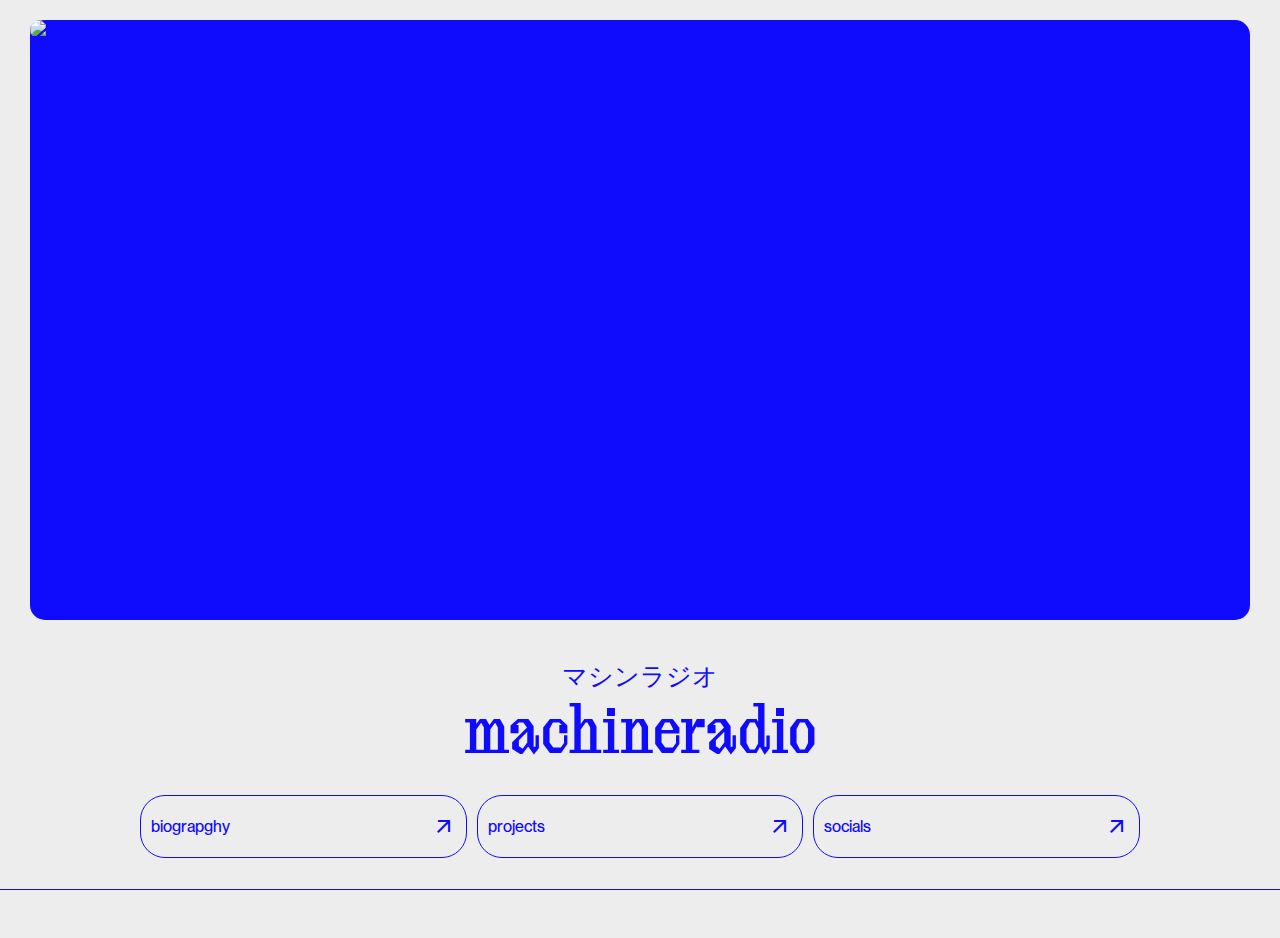
==== index.html @ 2def811e "more changes" ====
<!DOCTYPE html>
<html lang="en">
<head>
    <meta charset="UTF-8">
    <meta name="viewport" content="width=device-width, initial-scale=1.0">
    <title>machineradio</title>

    <link rel="stylesheet" href="styles/index.css">
    <link rel="stylesheet" href="https://fonts.googleapis.com/css2?family=Material+Symbols+Outlined:opsz,wght,FILL,GRAD@20,400,0,0&icon_names=arrow_outward" />
</head>
<body>
    <p class="time"></p>

    <section>
        <div class="hero">
            <img title="flowers" class="hero-img" src="/assets/hero4.png" alt="flowers">
        </div>
    </section>

    <section>
        <div class="heading-container">
            <p class="heading-jp">マシンラジオ</p>
            <h1 class="heading-eng">machineradio</h1>
        </div>
        
        <div class="navigation">
            <div class="nav-grid">
                <div class="nav-button">
                    <p>biograpghy</p>
                    <span class="material-symbols-outlined">arrow_outward</span>
                </div>
                <div class="nav-button">
                    <p>projects</p>
                    <span class="material-symbols-outlined">arrow_outward</span>
                </div>
                <div class="nav-button">
                    <p>socials</p>
                    <span class="material-symbols-outlined">arrow_outward</span>
                </div>
            </div>
        </div>
    </section>

    <section class="footer">
    </section>

    <script src="scripts/index.js"></script>
</body>
</html>
---- styles/index.css ----
::-moz-selection {
    color: rgb(238, 237, 237);
    background: rgb(220, 20, 60);
  }
  
  ::selection {
    color: rgb(238, 237, 237);
    background: rgb(220, 20, 60);
  }

@font-face {
    font-family: 'PP Neue Montreal';
    src: url(/assets/PP\ Neue\ Montreal//OTF/PPNeueMontreal-Medium.otf);
}

@font-face {
    font-family: 'OT Brut';
    src: url(/assets/OT\ Brut/OTF/OTBrut-Regular.otf);
}

body {
    background-color: rgb(238, 237, 237);
    margin: 0px 30px;
    color: rgb(15, 11, 252);
    font-family: PP Neue Montreal;
}

.time {
    text-align: center;
}

.hero {
    margin-top: 20px;
    width: 100%;
    height: 600px;
    background-color: rgb(15, 11, 252);
    border-radius: 15px;
}

.hero-img {
    width: 100%;
    height: 100%;
    object-fit: cover;
    border-radius: 15px;
}

.heading-container {
    margin-top: 40px;
}

.heading-eng, .heading-jp{
    font-family: OT Brut;
    font-size: 60px;
    text-align: center;
    margin: 0px;
}

.heading-eng {
    margin-bottom: 25px;
}

.heading-jp {
    font-size: 25px;
    margin-bottom: 5px;
}

.navigation {
    display: flex;
    justify-content: center;
}

.nav-grid {
    display: grid;
    width: 1000px;
    grid-template-columns: 1fr 1fr 1fr;
    column-gap: 10px;
}

.nav-button {
    cursor: pointer;
    display: flex;
    border: 1px solid;
    border-radius: 25px;
    font-size: 16px;
    padding: 5px 10px;
    align-items: center;
    justify-content: space-between;
    transition: .25s;
    margin-bottom: 80px;
}

.nav-button:hover {
    background-color: rgb(252, 126, 21);
    color: rgb(238, 237, 237);
}

.footer {
    background-color: rgb(238, 237, 237);
    position: fixed;
    bottom: 0px;
    left: 0px;
    width: 100%;
    border: 1px solid;
    border-bottom: 0px;
    border-left: 0px;
    border-right: 0px;
    font-size: 14px;
    text-align: center;
    padding: 5px;
}
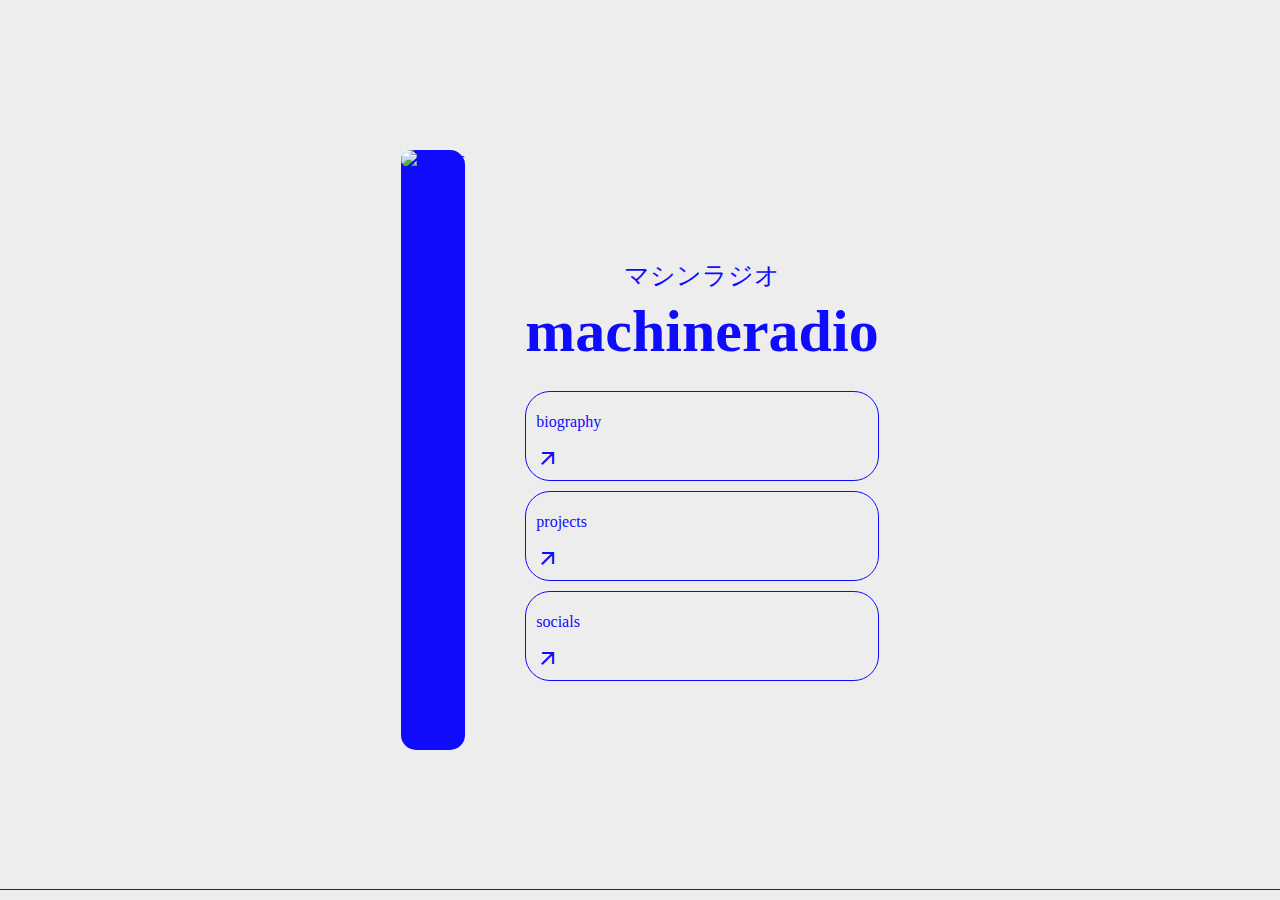
==== commit 07a5acca: "big update" ====
--- a/index.html
+++ b/index.html
@@ -6,42 +6,145 @@
     <title>machineradio</title>
 
     <link rel="stylesheet" href="styles/index.css">
+
     <link rel="stylesheet" href="https://fonts.googleapis.com/css2?family=Material+Symbols+Outlined:opsz,wght,FILL,GRAD@20,400,0,0&icon_names=arrow_outward" />
 </head>
 <body>
-    <p class="time"></p>
+    <div class="navigation nav-off">
+        <div class="nav-grid">
+            <div onclick="switchContent('home')" class="nav-button">
+                    <p>machineradio</p>
+                    <span class="material-symbols-outlined">arrow_outward</span>
+            </div>
+            <div onclick="switchContent('bio')" class="nav-button">
+                    <p>Biography</p>
+                    <span class="material-symbols-outlined">arrow_outward</span>
+            </div>
+            <div onclick="switchContent('proj')" class="nav-button">
+                    <p>Projects</p>
+                    <span class="material-symbols-outlined">arrow_outward</span>
+            </div>
+            <div onclick="switchContent('socials')" class="nav-button">
+                    <p>Socials</p>
+                    <span class="material-symbols-outlined">arrow_outward</span>
+            </div>
+        </div>
+    </div>
 
-    <section>
-        <div class="hero">
-            <img title="flowers" class="hero-img" src="/assets/hero4.png" alt="flowers">
+    <div class="main-container">
+        <section id="hero-section">
+            <div class="hero">
+                <img class="hero-img" src="/assets/hero4.png" alt="flowers">
+            </div>
+        </section>
+
+        <section id="header-section">
+            <div class="heading-container">
+                <p class="time"></p>
+                <p class="heading-jp">マシンラジオ</p>
+                <h1 class="heading-eng">machineradio</h1>
+            </div>
+            
+            <div class="home-navigation">
+                <div class="home-nav-grid">
+                    <div onclick="switchContent('bio')" class="home-nav-button">
+                        <p>biography</p>
+                        <span class="material-symbols-outlined">arrow_outward</span>
+                    </div>
+                    <div onclick="switchContent('proj')" class="home-nav-button">
+                        <p>projects</p>
+                        <span class="material-symbols-outlined">arrow_outward</span>
+                    </div>
+                    <div onclick="switchContent('socials')" class="home-nav-button">
+                        <p>socials</p>
+                        <span class="material-symbols-outlined">arrow_outward</span>
+                    </div>
+                </div>
+            </div>
+        </section>
+    </div>
+
+    <section id="biography" class="bio-off">
+        <div class="bio-flex">
+            <div class="bio-container">
+                <p class="bio-heading-jp">バイオグラフィー</p>
+                <p class="bio-heading">Biography</p>
+
+                <p class="bio-para"><span class="bio-para-emph">Lee</span>, born on March 23, 2005, is a South African music producer and composer with a growing presence in the music scene. He has had the privilege of working with talented artists like <span class="bio-para-emph">Lancey Foux</span>, <span class="bio-para-emph">Fimi Guerrero</span>, <span class="bio-para-emph">Len Lucci</span>, and <span class="bio-para-emph">Destroy Lonely</span>. Keeping a low profile, <span class="bio-para-emph">Lee</span> focuses on creating music that resonates, often teaming up with close friends in a group he describes as “<span class="bio-para-emph">Wave To Earth</span>” — a family of friends rather than a formal collective. With a commitment to growth and collaboration, <span class="bio-para-emph">Lee</span> remains dedicated to sharing meaningful music with the world.</p>
+            </div>
+            <img class="flower-img" alt="flower" src="assets/flower.png">
         </div>
     </section>
 
-    <section>
-        <div class="heading-container">
-            <p class="heading-jp">マシンラジオ</p>
-            <h1 class="heading-eng">machineradio</h1>
+    <section id="projects" class="proj-off">
+        <div class="proj-top-container">
+            <div class="proj-headings">
+                <p class="bio-heading-jp">アートセレクション</p>
+                <p class="bio-heading">Selected Work</p>
+            </div>
+            <div class="proj-buttons">
+                <button id="prev-button" class="scroll-button">
+                    <p>Back</p>
+                    <img class="scroll-img" src="assets/arrow_back.png">
+                </button>
+                <button id="next-button" class="scroll-button">
+                    <p>Forward</p>
+                    <img class="scroll-img" src="assets/arrow_forward.png">
+                </button>
+            </div>
         </div>
-        
-        <div class="navigation">
-            <div class="nav-grid">
-                <div class="nav-button">
-                    <p>biograpghy</p>
-                    <span class="material-symbols-outlined">arrow_outward</span>
+
+        <div class="proj-carousel-container">
+            <div class="proj-carousel">
+                <div class="tile">
+                    <a class="song-link" href="https://open.spotify.com/track/1fRUSLsMxYyTSMejr7iNm2?si=31c3d8689c62477c">
+                        <img class="tile-img" src="assets/live_forever.jpg">
+                        <div class="song-info">
+                            <p class="song-title">Live Forever</p>
+                            <p class="artist">Lancey Foux</p>
+                        </div>
+                    </a>
                 </div>
-                <div class="nav-button">
-                    <p>projects</p>
-                    <span class="material-symbols-outlined">arrow_outward</span>
+                <div class="tile">
+                    <a class="song-link" href="https://open.spotify.com/track/31N2MlwzZHXjJalEEbh5LM?si=6da49442fe7d4ca5">
+                        <img class="tile-img" src="assets/on_ur_mind.jpg">
+                        <div class="song-info">
+                            <p class="song-title">On Ur Mind</p>
+                            <p class="artist">Lancey Foux</p>
+                        </div>
+                    </a>
                 </div>
-                <div class="nav-button">
-                    <p>socials</p>
-                    <span class="material-symbols-outlined">arrow_outward</span>
+                <div class="tile">
+                    <a class="song-link" href="https://open.spotify.com/track/70nOncasr0R9YcpFsQ2Hjs?si=994d22aba6724ddc">
+                        <img class="tile-img" src="assets/conglomerate.jpg">
+                        <div class="song-info">
+                            <p class="song-title">Spanish Guitar</p>
+                            <p class="artist">Lancey Foux</p>
+                        </div>
+                    </a>
                 </div>
-            </div>
         </div>
     </section>
 
-    <section class="footer">
+    <section id="socials" class="socials-off">
+        <div class="socials-headings">
+            <p class="socials-heading-jp">ソーシャルメディア</p>
+            <p class="socials-heading">Social Media</p>
+        </div>
+
+        <div class="socials-grid">
+            <button class="socials-button">
+                <p>Instagram</p>
+                <img class="insta-img" src="https://static.xx.fbcdn.net/rsrc.php/v4/yx/r/tBxa1IFcTQH.png">
+            </button>
+            <button class="socials-button">
+                <p>SoundCloud</p>
+                <img class="insta-img" src="https://help.soundcloud.com/hc/theming_assets/01J16T38WYGCHVJ275JSHWA3SG">
+            </button>
+        </div>
+    </section>
+
+    <section id="footer">
     </section>
 
     <script src="scripts/index.js"></script>
--- a/styles/index.css
+++ b/styles/index.css
@@ -18,19 +18,57 @@
     src: url(/assets/OT\ Brut/OTF/OTBrut-Regular.otf);
 }
 
+@font-face {
+    font-family: 'OT Brut Italic';
+    src: url(/assets/OT\ Brut/OTF/OTBrut-Italic.otf);
+}
+
+@font-face {
+    font-family: 'PP Supply';
+    src: url(/assets/PP\ Supply/OTF/PPSupplySans-Regular.otf);
+}
+
+@font-face {
+    font-family: 'PP Valve';
+    src: url(/assets/PP\ Valve/otf/PPValve-PlainMedium.otf);
+}
+
 body {
+    height: 100vh;
     background-color: rgb(238, 237, 237);
-    margin: 0px 30px;
+    margin: 0px;
+    padding: 0px 30px;
+    display: flex;
+    align-items: center;
+    justify-content: center;
     color: rgb(15, 11, 252);
     font-family: PP Neue Montreal;
 }
 
+body a {
+    color: rgb(15, 11, 252);
+}
+
 .time {
     text-align: center;
 }
 
+.main-container {
+    display: flex;
+    justify-content: center;
+    align-items: center;
+    column-gap: 60px;
+}
+
+.main-off {
+    display: none;
+}
+
+#hero-section {
+    width: 60%;
+}
+
 .hero {
-    margin-top: 20px;
     width: 100%;
     height: 600px;
     background-color: rgb(15, 11, 252);
@@ -41,6 +79,7 @@
     width: 100%;
     height: 100%;
     object-fit: cover;
+    object-position: left;
     border-radius: 15px;
 }
 
@@ -64,37 +103,40 @@
     margin-bottom: 5px;
 }
 
-.navigation {
+.home-navigation {
     display: flex;
     justify-content: center;
 }
 
-.nav-grid {
+.home-nav-grid {
+    width: 100%;
     display: grid;
-    width: 1000px;
-    grid-template-columns: 1fr 1fr 1fr;
-    column-gap: 10px;
-}
-
-.nav-button {
-    cursor: pointer;
-    display: flex;
+    grid-template-rows: 1fr;
+    row-gap: 10px;
+}
+
+.home-nav-button {
+    cursor: pointer;
     border: 1px solid;
     border-radius: 25px;
     font-size: 16px;
     padding: 5px 10px;
-    align-items: center;
-    justify-content: space-between;
-    transition: .25s;
-    margin-bottom: 80px;
-}
-
-.nav-button:hover {
+    transition: .25s;
+}
+
+.home-nav-button a {
+    display: flex;
+    align-items: center;
+    justify-content: space-between;
+    text-decoration: none;
+}
+
+.home-nav-button:hover {
     background-color: rgb(252, 126, 21);
-    color: rgb(238, 237, 237);
-}
-
-.footer {
+    border: 1px solid rgb(252, 126, 21);
+}
+
+#footer {
     background-color: rgb(238, 237, 237);
     position: fixed;
     bottom: 0px;
@@ -107,4 +149,235 @@
     font-size: 14px;
     text-align: center;
     padding: 5px;
+}
+
+.navigation {
+    position: fixed;
+    top: 10px;
+}
+
+.nav-off {
+    display: none;
+}
+
+.nav-grid {
+    width: 1200px;
+    display: grid;
+    grid-template-columns: 1fr 1fr 1fr 1fr;
+    column-gap: 10px;
+}
+
+.nav-button {
+    cursor: pointer;
+    border: 1px solid;
+    border-radius: 25px;
+    font-size: 16px;
+    padding: 5px 10px;
+    transition: .25s;
+}
+
+.nav-button a {
+    display: flex;
+    align-items: center;
+    justify-content: space-between;
+    text-decoration: none;
+}
+
+.nav-button:hover {
+    background-color: rgb(252, 126, 21);
+    border: 1px solid rgb(252, 126, 21);
+}
+
+.bio-off {
+    display: none;
+}
+
+.bio-heading-jp {
+    font-size: 25px;
+    margin-bottom: 5px;
+    margin-top: 0px;
+}
+
+.bio-heading {
+    font-size: 3.5vw;
+    font-family: PP Supply;
+    margin-top: 0px;
+    margin-bottom: 0px;
+}
+
+.bio-flex {
+    margin-top: 30px;
+    display: flex;
+    align-items: end;
+    column-gap: 40px;
+}
+
+.bio-para {
+    font-size: 2.2vw;
+    margin: 0px;
+    text-wrap: balance;
+}
+
+.bio-para-emph {
+    font-size: 2.5vw;
+    font-family: OT Brut Italic;
+}
+
+.flower-img {
+    object-fit: contain;
+    width: 220px;
+}
+
+.proj-off {
+    display: none;
+}
+
+.proj-top-container {
+    display: flex;
+    align-items: center;
+    justify-content: space-between;
+    margin-bottom: 30px;
+    margin-top: 30px;
+}
+
+.proj-buttons {
+    display: flex;
+    column-gap: 10px;
+    width: 250px;
+}
+
+.scroll-button {
+    cursor: pointer;
+    width: 100%;
+    border: 1px solid rgb(15, 11, 252);
+    padding: 8px 10px;
+    border-radius: 50px;
+    display: flex;
+    align-items: center;
+    justify-content: space-between;
+    color: rgb(15, 11, 252);
+    font-family: PP Neue Montreal;
+    transition: .25s;
+}
+
+.scroll-button:hover {
+    background-color: rgb(252, 126, 21);
+    border: 1px solid rgb(252, 126, 21);
+}
+
+.scroll-button:active {
+    background-color: rgb(204, 92, 0);
+}
+
+.scroll-img {
+    width: 24px;
+    margin: 0px;
+}
+
+.proj-carousel-container {
+    width: 1400px;
+}
+
+.proj-carousel {
+    display: flex;
+    flex-direction: row;
+    align-items: center;
+    column-gap: 15px;
+    width: 100%;
+    overflow: auto;
+    overflow-y: hidden;
+}
+  
+.proj-carousel {
+    -ms-overflow-style: none;
+    scrollbar-width: none;
+}
+
+.proj-carousel::-webkit-scrollbar {
+    display: none;
+}
+
+.tile {
+    cursor: pointer;
+    border: 1px solid rgb(15, 11, 252);
+    border-radius: 15px;
+    padding: 10px 10px;
+    transition: .25s;
+}
+
+.tile a {
+    text-decoration: none;
+}
+
+.tile:hover {
+    background-color: rgb(15, 11, 252);
+    scale: 99%;
+}
+
+.tile:hover a {
+    color: rgb(238, 237, 237);
+}
+
+.tile-img {
+    width: 380px;
+    border-radius: 10px;
+}
+
+.song-info {
+    display: flex;
+    justify-content: space-between;
+}
+
+.song-title, .artist {
+    font-family: PP Valve;
+}
+
+.socials-off {
+    display: none;
+}
+
+.socials-heading-jp {
+    font-size: 25px;
+    margin-bottom: 5px;
+    margin-top: 0px;
+}
+
+.socials-heading {
+    font-size: 3.5vw;
+    font-family: PP Supply;
+    margin-top: 0px;
+    margin-bottom: 0px;
+}
+
+.socials-grid {
+    display: grid;
+    row-gap: 10px;
+}
+
+.socials-button {
+    cursor: pointer;
+    width: 100%;
+    border: 1px solid rgb(15, 11, 252);
+    padding: 8px 10px;
+    border-radius: 50px;
+    display: flex;
+    align-items: center;
+    justify-content: space-between;
+    color: rgb(15, 11, 252);
+    font-family: PP Neue Montreal;
+    transition: .25s;
+}
+
+.socials-button:hover {
+    background-color: rgb(252, 126, 21);
+    border: 1px solid rgb(252, 126, 21);
+}
+
+.socials-button:active {
+    background-color: rgb(204, 92, 0);
+}
+
+.insta-img {
+    width: 24px;
+    margin: 0px;
 }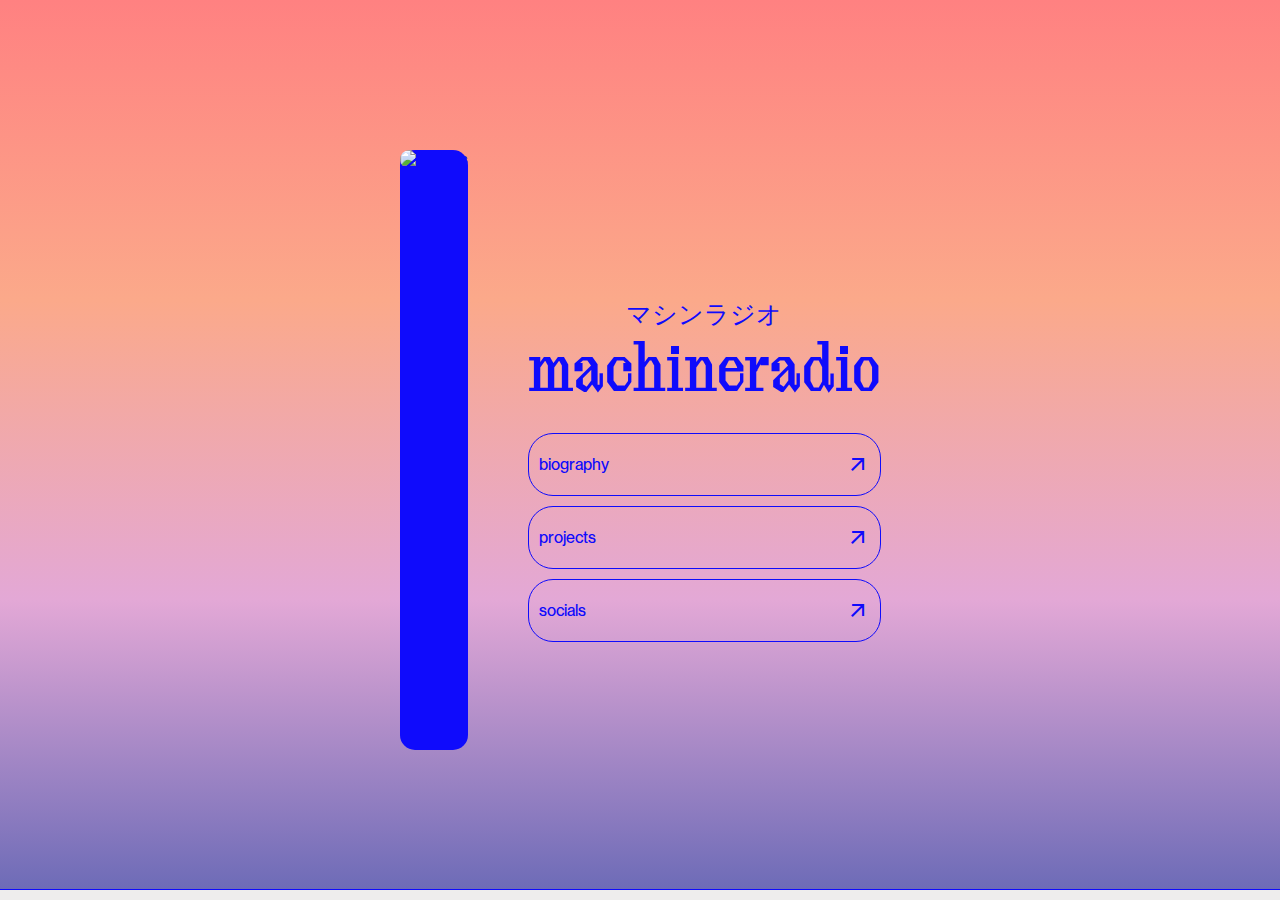
==== commit a2b9786a: "major changes" ====
--- a/index.html
+++ b/index.html
@@ -127,20 +127,28 @@
     </section>
 
     <section id="socials" class="socials-off">
-        <div class="socials-headings">
-            <p class="socials-heading-jp">ソーシャルメディア</p>
-            <p class="socials-heading">Social Media</p>
-        </div>
+        <div class="socials-container">
+            <div class="socials-interface">
+                <div class="socials-headings">
+                    <p class="socials-heading-jp">ソーシャルメディア</p>
+                    <p class="socials-heading">Social Media</p>
+                </div>
 
-        <div class="socials-grid">
-            <button class="socials-button">
-                <p>Instagram</p>
-                <img class="insta-img" src="https://static.xx.fbcdn.net/rsrc.php/v4/yx/r/tBxa1IFcTQH.png">
-            </button>
-            <button class="socials-button">
-                <p>SoundCloud</p>
-                <img class="insta-img" src="https://help.soundcloud.com/hc/theming_assets/01J16T38WYGCHVJ275JSHWA3SG">
-            </button>
+                <div class="socials-grid">
+                    <button class="socials-button">
+                        <a href="https://www.instagram.com/lee0ox/profilecard/?igsh=MnprZmh1N3o4ejdk">
+                            <p>Instagram</p>
+                            <img class="insta-img" src="https://static.xx.fbcdn.net/rsrc.php/v4/yx/r/tBxa1IFcTQH.png">
+                        </a> 
+                    </button>
+                    <button class="socials-button">
+                        <a href="https://soundcloud.com/miles-mohlele-43459577">
+                            <p>SoundCloud</p>
+                            <img class="insta-img" src="https://help.soundcloud.com/hc/theming_assets/01J16T38WYGCHVJ275JSHWA3SG">
+                        </a>
+                    </button>
+                </div>
+            </div>
         </div>
     </section>
 
--- a/styles/index.css
+++ b/styles/index.css
@@ -35,7 +35,14 @@
 
 body {
     height: 100vh;
-    background-color: rgb(238, 237, 237);
+    /* background-color: rgb(238, 237, 237); */
+    background: linear-gradient(
+        to bottom,
+        #ff8181,
+        #fba98a,
+        #e3a8d6,
+        #6969b6
+    );
     margin: 0px;
     padding: 0px 30px;
     display: flex;
@@ -122,9 +129,6 @@
     font-size: 16px;
     padding: 5px 10px;
     transition: .25s;
-}
-
-.home-nav-button a {
     display: flex;
     align-items: center;
     justify-content: space-between;
@@ -174,9 +178,6 @@
     font-size: 16px;
     padding: 5px 10px;
     transition: .25s;
-}
-
-.nav-button a {
     display: flex;
     align-items: center;
     justify-content: space-between;
@@ -202,7 +203,7 @@
     font-size: 3.5vw;
     font-family: PP Supply;
     margin-top: 0px;
-    margin-bottom: 0px;
+    margin-bottom: 20px;
 }
 
 .bio-flex {
@@ -258,6 +259,7 @@
     color: rgb(15, 11, 252);
     font-family: PP Neue Montreal;
     transition: .25s;
+    background-color: transparent;
 }
 
 .scroll-button:hover {
@@ -336,6 +338,12 @@
     display: none;
 }
 
+.socials-container {
+    display: flex;
+    align-items: center;
+    column-gap: 25px;
+}
+
 .socials-heading-jp {
     font-size: 25px;
     margin-bottom: 5px;
@@ -358,14 +366,19 @@
     cursor: pointer;
     width: 100%;
     border: 1px solid rgb(15, 11, 252);
-    padding: 8px 10px;
     border-radius: 50px;
-    display: flex;
-    align-items: center;
-    justify-content: space-between;
     color: rgb(15, 11, 252);
     font-family: PP Neue Montreal;
     transition: .25s;
+    background-color: transparent;
+}
+
+.socials-button a {
+    display: flex;
+    align-items: center;
+    justify-content: space-between;
+    text-decoration: none;
+    padding: 8px 15px;
 }
 
 .socials-button:hover {
@@ -380,4 +393,17 @@
 .insta-img {
     width: 24px;
     margin: 0px;
+}
+
+.tree-img {
+    width: 240px;
+    object-fit: contain;
+}
+
+.lee {
+    display: block;
+    margin-top: 20px;
+    margin-left: auto;
+    margin-right: auto;
+    width: 80px;
 }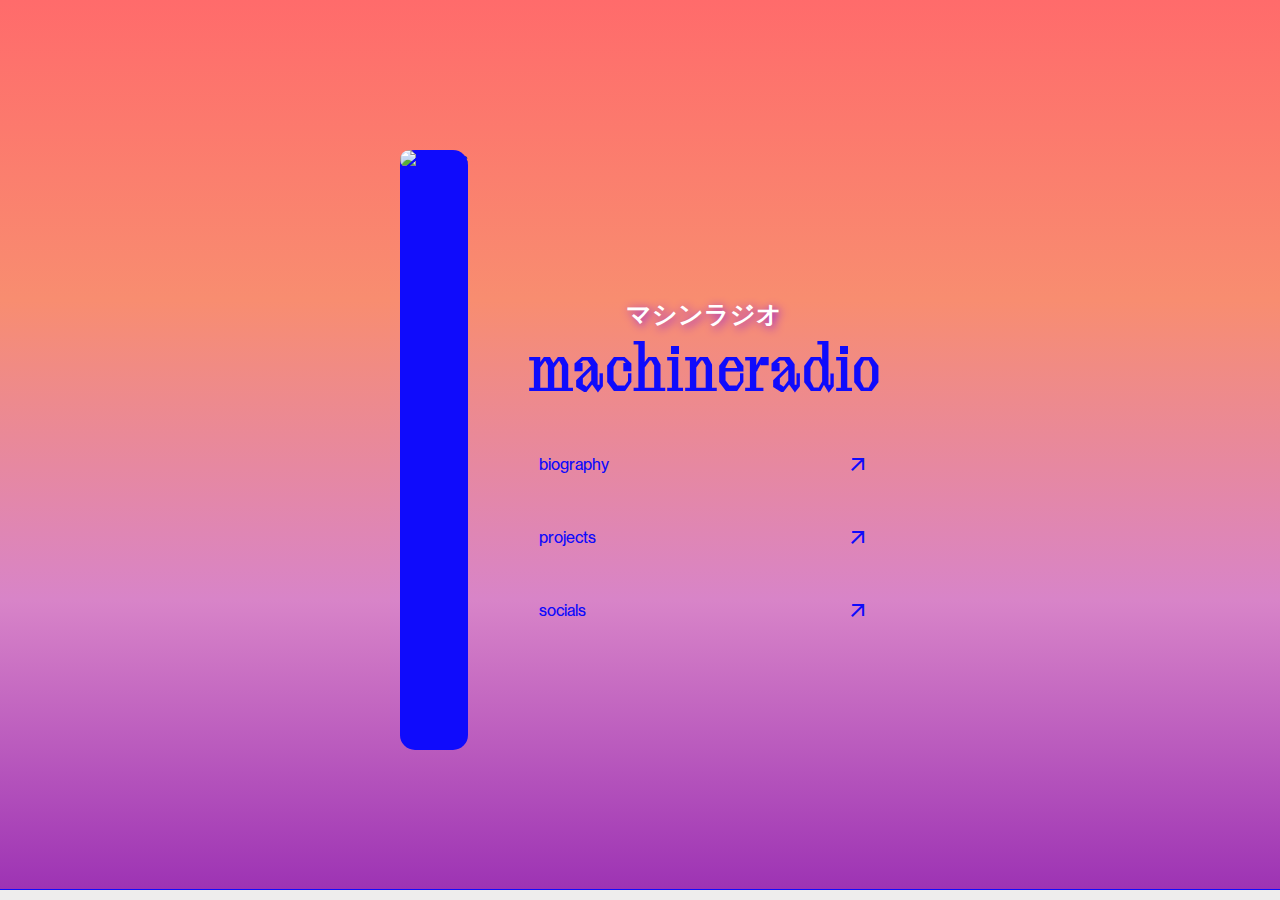
==== commit 9c24a457: "more changes" ====
--- a/index.html
+++ b/index.html
@@ -67,7 +67,6 @@
     <section id="biography" class="bio-off">
         <div class="bio-flex">
             <div class="bio-container">
-                <p class="bio-heading-jp">バイオグラフィー</p>
                 <p class="bio-heading">Biography</p>
 
                 <p class="bio-para"><span class="bio-para-emph">Lee</span>, born on March 23, 2005, is a South African music producer and composer with a growing presence in the music scene. He has had the privilege of working with talented artists like <span class="bio-para-emph">Lancey Foux</span>, <span class="bio-para-emph">Fimi Guerrero</span>, <span class="bio-para-emph">Len Lucci</span>, and <span class="bio-para-emph">Destroy Lonely</span>. Keeping a low profile, <span class="bio-para-emph">Lee</span> focuses on creating music that resonates, often teaming up with close friends in a group he describes as “<span class="bio-para-emph">Wave To Earth</span>” — a family of friends rather than a formal collective. With a commitment to growth and collaboration, <span class="bio-para-emph">Lee</span> remains dedicated to sharing meaningful music with the world.</p>
@@ -79,7 +78,6 @@
     <section id="projects" class="proj-off">
         <div class="proj-top-container">
             <div class="proj-headings">
-                <p class="bio-heading-jp">アートセレクション</p>
                 <p class="bio-heading">Selected Work</p>
             </div>
             <div class="proj-buttons">
@@ -119,7 +117,7 @@
                         <img class="tile-img" src="assets/conglomerate.jpg">
                         <div class="song-info">
                             <p class="song-title">Spanish Guitar</p>
-                            <p class="artist">Lancey Foux</p>
+                            <p class="artist">Lancey Foux <br>& Fimi Guererro</p>
                         </div>
                     </a>
                 </div>
@@ -130,7 +128,6 @@
         <div class="socials-container">
             <div class="socials-interface">
                 <div class="socials-headings">
-                    <p class="socials-heading-jp">ソーシャルメディア</p>
                     <p class="socials-heading">Social Media</p>
                 </div>
 
--- a/styles/index.css
+++ b/styles/index.css
@@ -38,10 +38,10 @@
     /* background-color: rgb(238, 237, 237); */
     background: linear-gradient(
         to bottom,
-        #ff8181,
-        #fba98a,
-        #e3a8d6,
-        #6969b6
+        #ff6b6b,
+        #f88d70,
+        #d884c8,
+        #9b30b3
     );
     margin: 0px;
     padding: 0px 30px;
@@ -106,6 +106,9 @@
 }
 
 .heading-jp {
+    text-shadow: 2px 2px 10px rgb(139, 17, 221);
+    color: white;
+    font-weight: bold;
     font-size: 25px;
     margin-bottom: 5px;
 }
@@ -124,7 +127,7 @@
 
 .home-nav-button {
     cursor: pointer;
-    border: 1px solid;
+    border: 1px solid transparent;
     border-radius: 25px;
     font-size: 16px;
     padding: 5px 10px;
@@ -136,8 +139,7 @@
 }
 
 .home-nav-button:hover {
-    background-color: rgb(252, 126, 21);
-    border: 1px solid rgb(252, 126, 21);
+    border: 1px solid rgb(248, 200, 220);
 }
 
 #footer {
@@ -173,7 +175,7 @@
 
 .nav-button {
     cursor: pointer;
-    border: 1px solid;
+    border: 1px solid transparent;
     border-radius: 25px;
     font-size: 16px;
     padding: 5px 10px;
@@ -185,8 +187,7 @@
 }
 
 .nav-button:hover {
-    background-color: rgb(252, 126, 21);
-    border: 1px solid rgb(252, 126, 21);
+    border: 1px solid rgb(248, 200, 220);
 }
 
 .bio-off {
@@ -194,6 +195,9 @@
 }
 
 .bio-heading-jp {
+    text-shadow: 2px 2px 5px rgba(112, 27, 168, 0.721);
+    color: white;
+    font-weight: bold;
     font-size: 25px;
     margin-bottom: 5px;
     margin-top: 0px;
@@ -250,7 +254,7 @@
 .scroll-button {
     cursor: pointer;
     width: 100%;
-    border: 1px solid rgb(15, 11, 252);
+    border: 1px solid transparent;
     padding: 8px 10px;
     border-radius: 50px;
     display: flex;
@@ -258,17 +262,16 @@
     justify-content: space-between;
     color: rgb(15, 11, 252);
     font-family: PP Neue Montreal;
-    transition: .25s;
+    transition: .125s;
     background-color: transparent;
 }
 
 .scroll-button:hover {
-    background-color: rgb(252, 126, 21);
-    border: 1px solid rgb(252, 126, 21);
+    border: 1px solid rgb(248, 200, 220);
 }
 
 .scroll-button:active {
-    background-color: rgb(204, 92, 0);
+    background-color: rgb(220, 120, 150);
 }
 
 .scroll-img {
@@ -309,10 +312,12 @@
 
 .tile a {
     text-decoration: none;
+    color: #3700c1;
 }
 
 .tile:hover {
-    background-color: rgb(15, 11, 252);
+    background-color: transparent;
+    border-color: rgb(238, 237, 237);
     scale: 99%;
 }
 
@@ -334,6 +339,11 @@
     font-family: PP Valve;
 }
 
+.artist {
+    height: 45px;
+    text-align: right;
+}
+
 .socials-off {
     display: none;
 }
@@ -345,6 +355,9 @@
 }
 
 .socials-heading-jp {
+    text-shadow: 2px 2px 5px rgba(112, 27, 168, 0.721);
+    color: white;
+    font-weight: bold;
     font-size: 25px;
     margin-bottom: 5px;
     margin-top: 0px;
@@ -354,7 +367,7 @@
     font-size: 3.5vw;
     font-family: PP Supply;
     margin-top: 0px;
-    margin-bottom: 0px;
+    margin-bottom: 40px;
 }
 
 .socials-grid {
@@ -365,8 +378,8 @@
 .socials-button {
     cursor: pointer;
     width: 100%;
-    border: 1px solid rgb(15, 11, 252);
-    border-radius: 50px;
+    border: 1px solid transparent;
+    border-radius: 25px;
     color: rgb(15, 11, 252);
     font-family: PP Neue Montreal;
     transition: .25s;
@@ -382,12 +395,11 @@
 }
 
 .socials-button:hover {
-    background-color: rgb(252, 126, 21);
-    border: 1px solid rgb(252, 126, 21);
+    border: 1px solid rgb(248, 200, 220);
 }
 
 .socials-button:active {
-    background-color: rgb(204, 92, 0);
+    background-color: rgb(220, 120, 150);
 }
 
 .insta-img {
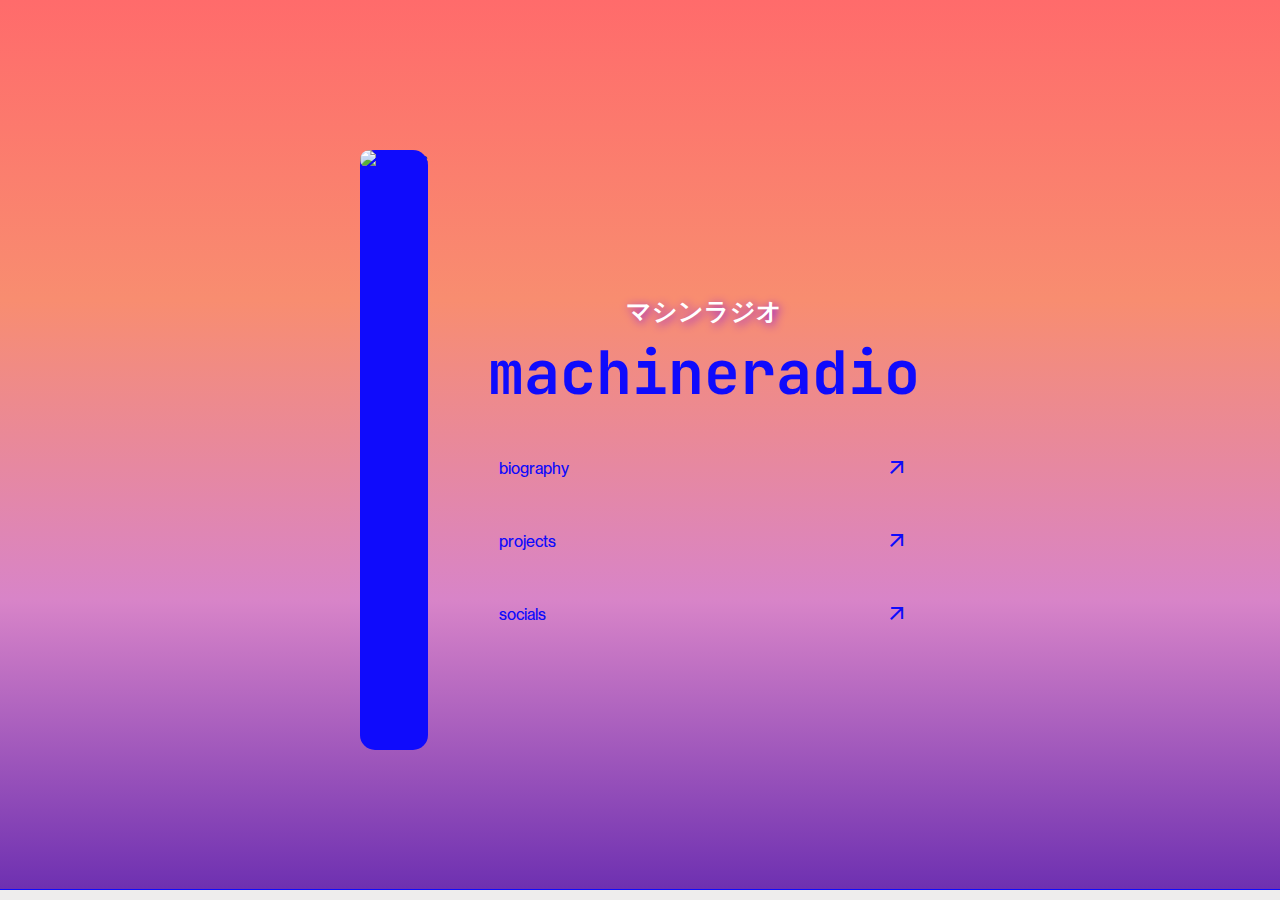
==== commit 5a1eef35: "changes" ====
--- a/index.html
+++ b/index.html
@@ -8,6 +8,10 @@
     <link rel="stylesheet" href="styles/index.css">
 
     <link rel="stylesheet" href="https://fonts.googleapis.com/css2?family=Material+Symbols+Outlined:opsz,wght,FILL,GRAD@20,400,0,0&icon_names=arrow_outward" />
+
+    <link rel="preconnect" href="https://fonts.googleapis.com">
+    <link rel="preconnect" href="https://fonts.gstatic.com" crossorigin>
+    <link href="https://fonts.googleapis.com/css2?family=JetBrains+Mono:ital,wght@0,100..800;1,100..800&display=swap" rel="stylesheet">
 </head>
 <body>
     <div class="navigation nav-off">
--- a/styles/index.css
+++ b/styles/index.css
@@ -41,7 +41,7 @@
         #ff6b6b,
         #f88d70,
         #d884c8,
-        #9b30b3
+        #6a2db0
     );
     margin: 0px;
     padding: 0px 30px;
@@ -102,6 +102,7 @@
 }
 
 .heading-eng {
+    font-family: JetBrains Mono;
     margin-bottom: 25px;
 }
 
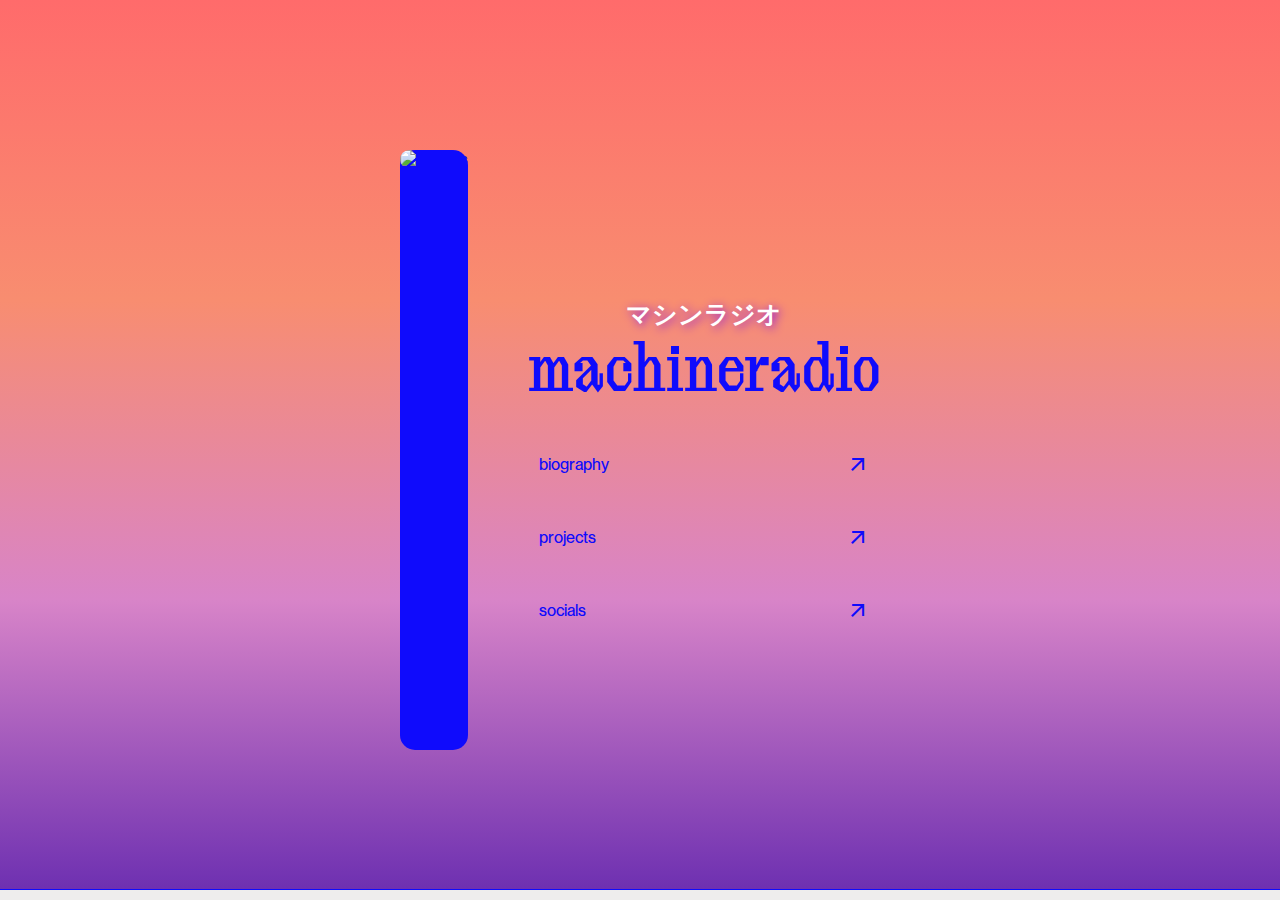
==== commit 0facb990: "soundcloud logo change" ====
--- a/index.html
+++ b/index.html
@@ -145,7 +145,7 @@
                     <button class="socials-button">
                         <a href="https://soundcloud.com/miles-mohlele-43459577">
                             <p>SoundCloud</p>
-                            <img class="insta-img" src="https://help.soundcloud.com/hc/theming_assets/01J16T38WYGCHVJ275JSHWA3SG">
+                            <img class="insta-img" src="https://img.freepik.com/premium-vector/soundcloud-logo_578229-231.jpg">
                         </a>
                     </button>
                 </div>
--- a/styles/index.css
+++ b/styles/index.css
@@ -102,7 +102,6 @@
 }
 
 .heading-eng {
-    font-family: JetBrains Mono;
     margin-bottom: 25px;
 }
 
@@ -175,6 +174,7 @@
 }
 
 .nav-button {
+    font-family: JetBrains Mono;
     cursor: pointer;
     border: 1px solid transparent;
     border-radius: 25px;
